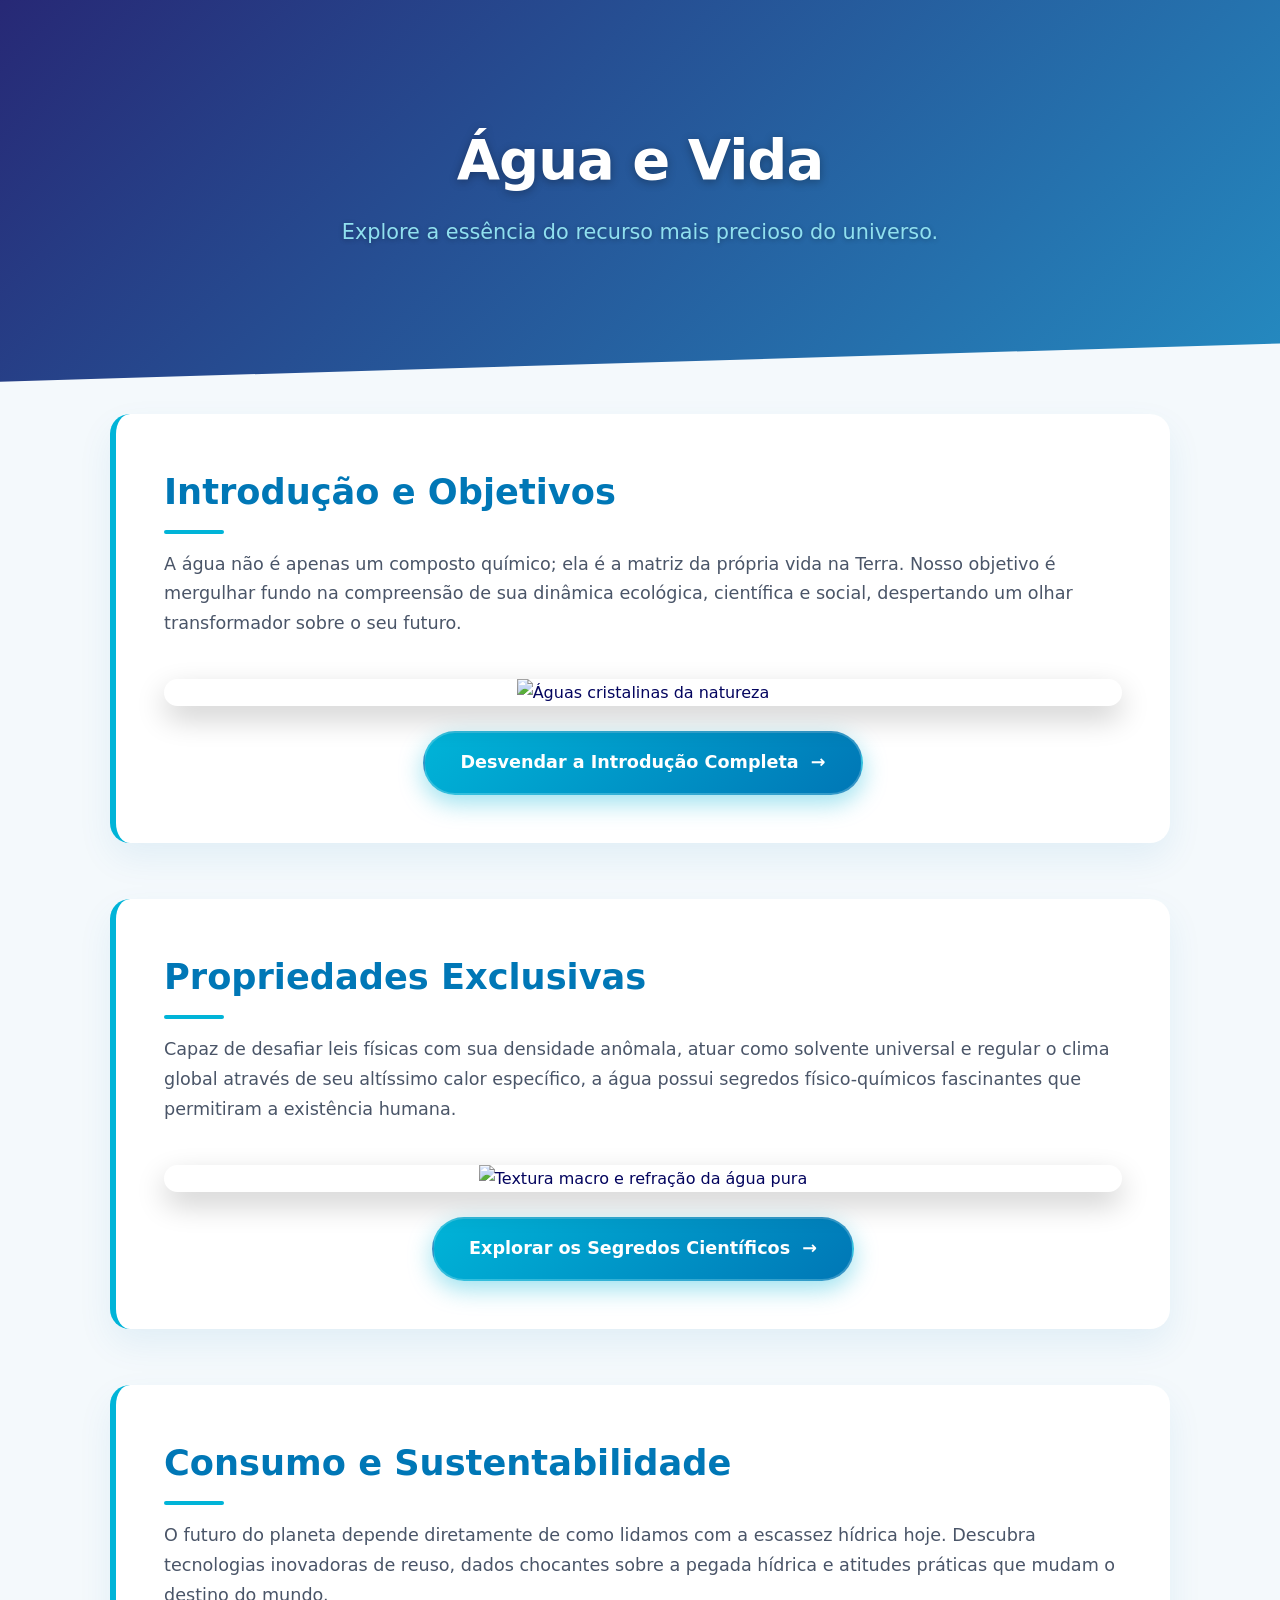
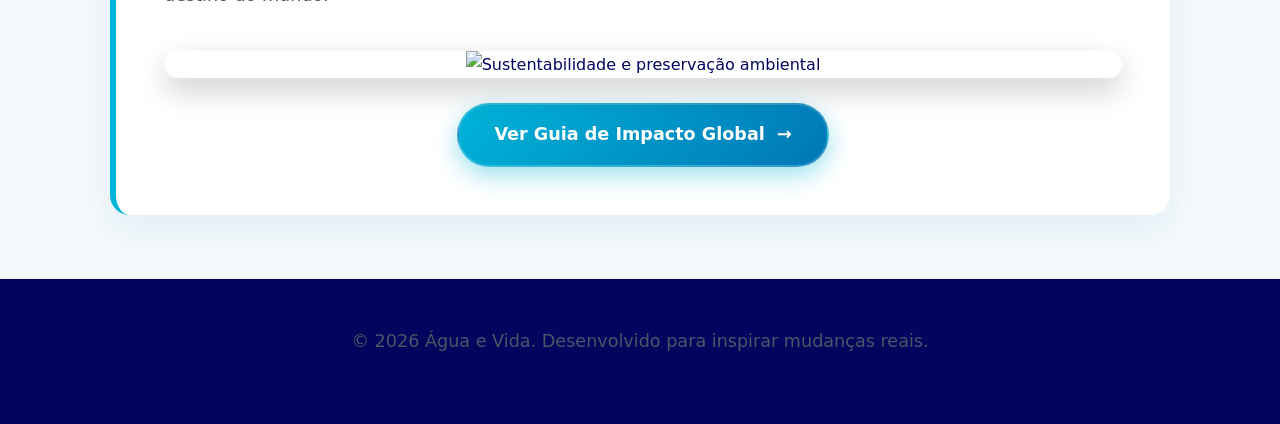
==== index.html @ 71e1d36a "14:02" ====
<!DOCTYPE html>
<html lang="pt-BR">
<head>
    <meta charset="UTF-8">
    <meta name="viewport" content="width=device-width, initial-scale=1.0">
    <title>Água e Vida: A Jornada Sustentável</title>
    <link rel="stylesheet" href="style.css">
</head>
<body>

    <header>
        <h1>Água e Vida</h1>
        <p>Explore a essência do recurso mais precioso do universo.</p>
    </header>

    <div class="container">

        <!-- INTRODUÇÃO E OBJETIVOS -->
        <section>
            <h2>Introdução e Objetivos</h2>
            <p>A água não é apenas um composto químico; ela é a matriz da própria vida na Terra. Nosso objetivo é mergulhar fundo na compreensão de sua dinâmica ecológica, científica e social, despertando um olhar transformador sobre o seu futuro.</p>
            
            <div class="visual-container">
                <div class="image-card">
                    <!-- Imagem impressionante de reflexo em águas cristalinas (Bora Bora / Cenote) -->
                    <img src="https://images.unsplash.com/photo-1437651061819-d9f4544d57c6?w=1400" alt="Águas cristalinas da natureza">
                </div>
                <a href="introducao-completa.html" class="explore-btn">
                    Desvendar a Introdução Completa <span>&rarr;</span>
                </a>
            </div>
        </section>

        <!-- PROPRIEDADES -->
        <section>
            <h2>Propriedades Exclusivas</h2>
            <p>Capaz de desafiar leis físicas com sua densidade anômala, atuar como solvente universal e regular o clima global através de seu altíssimo calor específico, a água possui segredos físico-químicos fascinantes que permitiram a existência humana.</p>
            
            <div class="visual-container">
                <div class="image-card">
                    <!-- Imagem macro artística e detalhada de textura/movimento da água pura -->
                    <img src="https://images.unsplash.com/photo-1518837695005-2083093ee35b?w=1400" alt="Textura macro e refração da água pura">
                </div>
                <a href="propriedades-cientificas.html" class="explore-btn">
                    Explorar os Segredos Científicos <span>&rarr;</span>
                </a>
            </div>
        </section>

        <!-- CONSUMO E SUSTENTABILIDADE -->
        <section>
            <h2>Consumo e Sustentabilidade</h2>
            <p>O futuro do planeta depende diretamente de como lidamos com a escassez hídrica hoje. Descubra tecnologias inovadoras de reuso, dados chocantes sobre a pegada hídrica e atitudes práticas que mudam o destino do mundo.</p>
            
            <div class="visual-container">
                <div class="image-card">
                    <!-- Imagem conceitual inspiradora de sustentabilidade (mão protegendo broto de planta com orvalho) -->
                    <img src="https://images.unsplash.com/photo-1542601906990-b4d3fb778b09?w=1400" alt="Sustentabilidade e preservação ambiental">
                </div>
                <a href="sustentabilidade-futuro.html" class="explore-btn">
                    Ver Guia de Impacto Global <span>&rarr;</span>
                </a>
            </div>
        </section>

    </div>

    <footer>
        <p>&copy; 2026 Água e Vida. Desenvolvido para inspirar mudanças reais.</p>
    </footer>

</body>
</html>
---- style.css ----
:root {
    --primary: #0077b6;
    --secondary: #00b4d8;
    --accent: #90e0ef;
    --dark: #03045e;
    --light: #f4f9fc;
    --white: #ffffff;
}

* {
    margin: 0;
    padding: 0;
    box-sizing: border-box;
    font-family: 'Segoe UI', system-ui, -apple-system, sans-serif;
}

body {
    background-color: var(--light);
    color: var(--dark);
    line-height: 1.7;
}

/* HEADER COM VISUAL CINEMATOGRÁFICO */
header {
    background: linear-gradient(135deg, rgba(3, 4, 94, 0.85), rgba(0, 119, 182, 0.85)), 
                url('https://images.unsplash.com/photo-1507525428034-b723cf961d3e?w=1600') no-repeat center center/cover;
    color: var(--white);
    text-align: center;
    padding: 7rem 2rem;
    clip-path: polygon(0 0, 100% 0, 100% 90%, 0 100%);
    margin-bottom: 2rem;
}

header h1 {
    font-size: 3.5rem;
    margin-bottom: 0.5rem;
    letter-spacing: -1px;
    text-shadow: 0 2px 10px rgba(0,0,0,0.3);
}

header p {
    font-size: 1.3rem;
    color: var(--accent);
    font-weight: 300;
    text-shadow: 0 1px 5px rgba(0,0,0,0.3);
}

.container {
    max-width: 1100px;
    margin: 0 auto;
    padding: 0 20px;
}

section {
    background: var(--white);
    margin-bottom: 3.5rem;
    padding: 3rem;
    border-radius: 20px;
    box-shadow: 0 15px 35px rgba(0, 119, 182, 0.08);
    transition: transform 0.3s ease;
    border-left: 6px solid var(--secondary);
}

section:hover {
    transform: translateY(-5px);
}

h2 {
    color: var(--primary);
    font-size: 2.2rem;
    margin-bottom: 1rem;
}

h2::after {
    content: '';
    display: block;
    width: 60px;
    height: 4px;
    background: var(--secondary);
    margin-top: 8px;
    border-radius: 2px;
}

p {
    margin-bottom: 1.2rem;
    color: #4a5568;
    font-size: 1.1rem;
}

/* CONTAINER DA IMAGEM EXTRAORDINÁRIA */
.visual-container {
    margin-top: 2.5rem;
    text-align: center;
}

.image-card {
    position: relative;
    border-radius: 16px;
    overflow: hidden;
    box-shadow: 0 12px 30px rgba(0, 0, 0, 0.2);
    max-height: 420px;
}

.image-card img {
    width: 100%;
    height: 400px;
    object-fit: cover;
    transition: transform 0.6s cubic-bezier(0.25, 1, 0.5, 1);
}

.image-card:hover img {
    transform: scale(1.06);
}

/* BOTÃO MAGNÉTICO E ANIMADO */
.explore-btn {
    display: inline-flex;
    align-items: center;
    gap: 12px;
    margin-top: 25px;
    padding: 15px 35px;
    background: linear-gradient(135deg, var(--secondary), var(--primary));
    color: var(--white);
    text-decoration: none;
    border-radius: 50px;
    font-weight: 700;
    font-size: 1.1rem;
    box-shadow: 0 8px 25px rgba(0, 180, 216, 0.4);
    transition: all 0.4s ease;
    border: 2px solid rgba(255, 255, 255, 0.2);
}

.explore-btn span {
    transition: transform 0.3s ease;
}

.explore-btn:hover {
    background: linear-gradient(135deg, var(--primary), var(--dark));
    box-shadow: 0 12px 30px rgba(0, 119, 182, 0.6);
    transform: scale(1.05);
}

.explore-btn:hover span {
    transform: translateX(8px);
}

footer {
    text-align: center;
    padding: 3rem;
    background-color: var(--dark);
    color: var(--white);
    margin-top: 4rem;
}
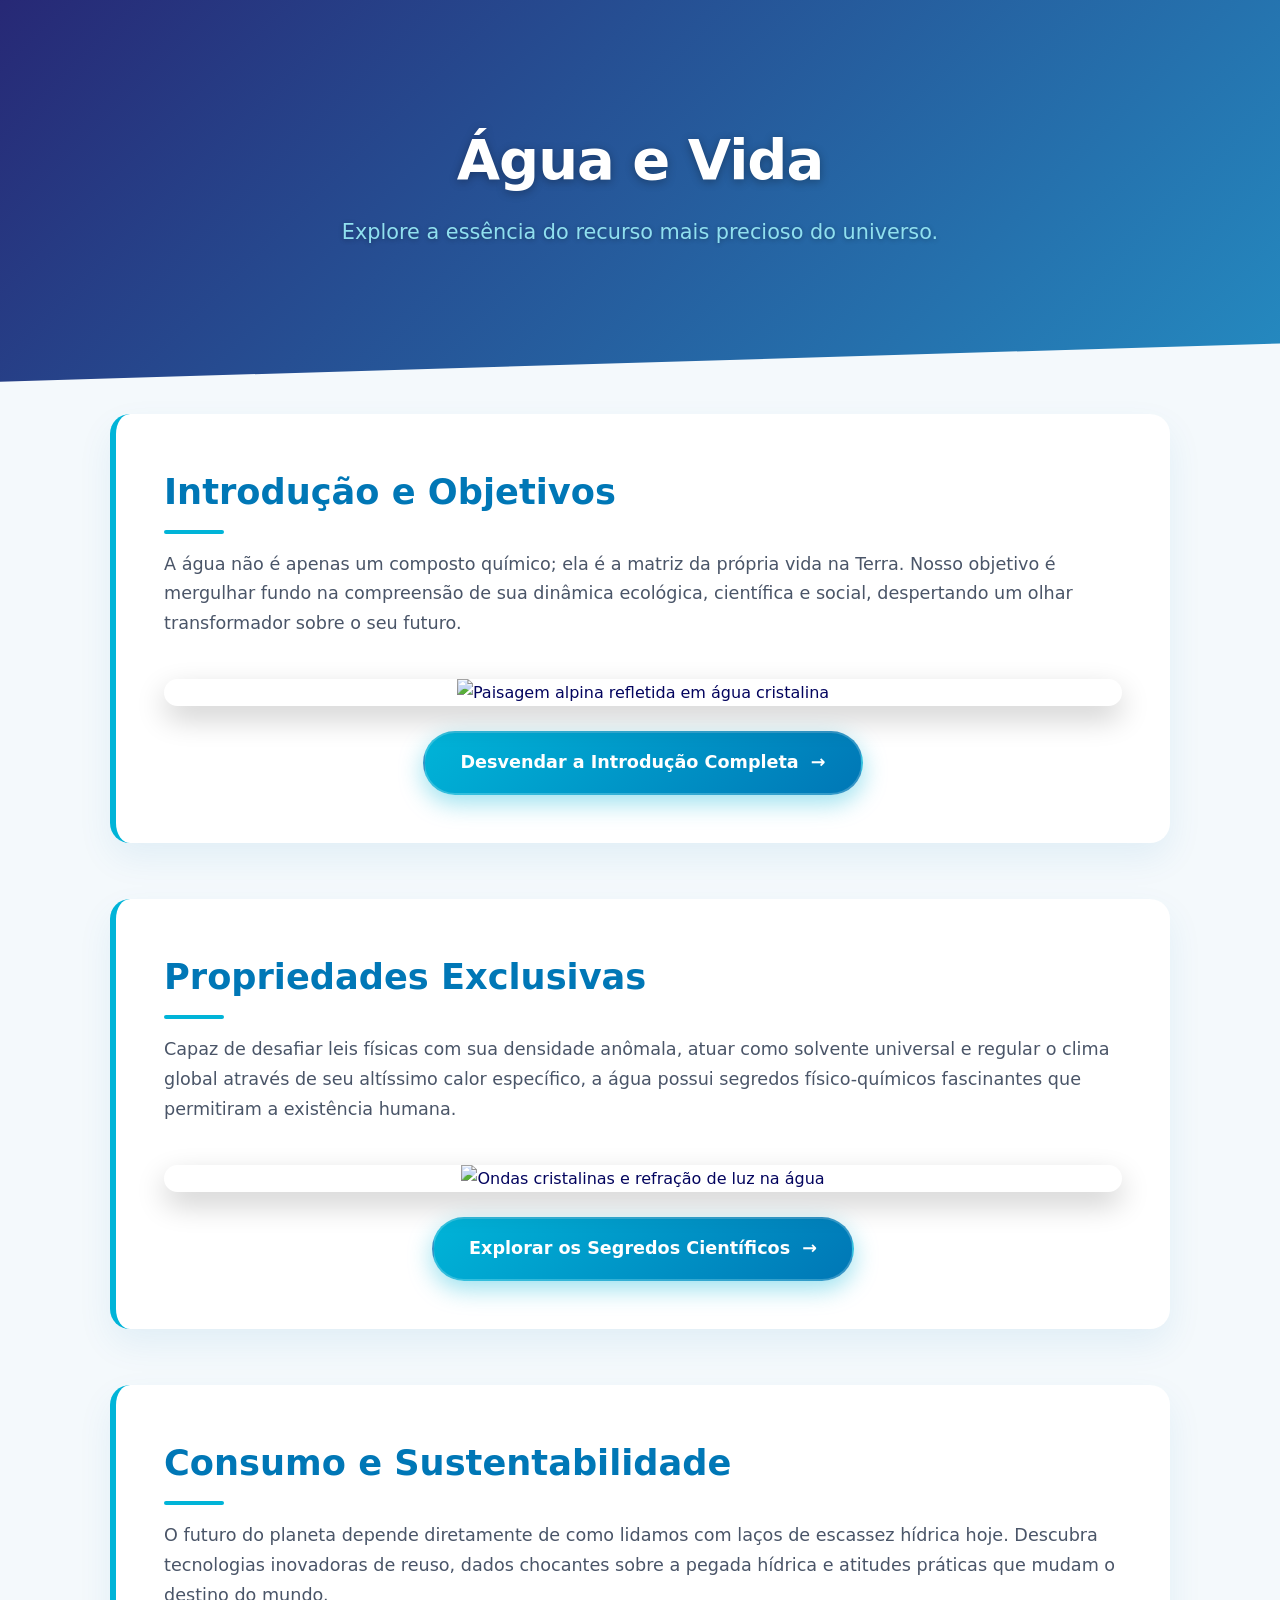
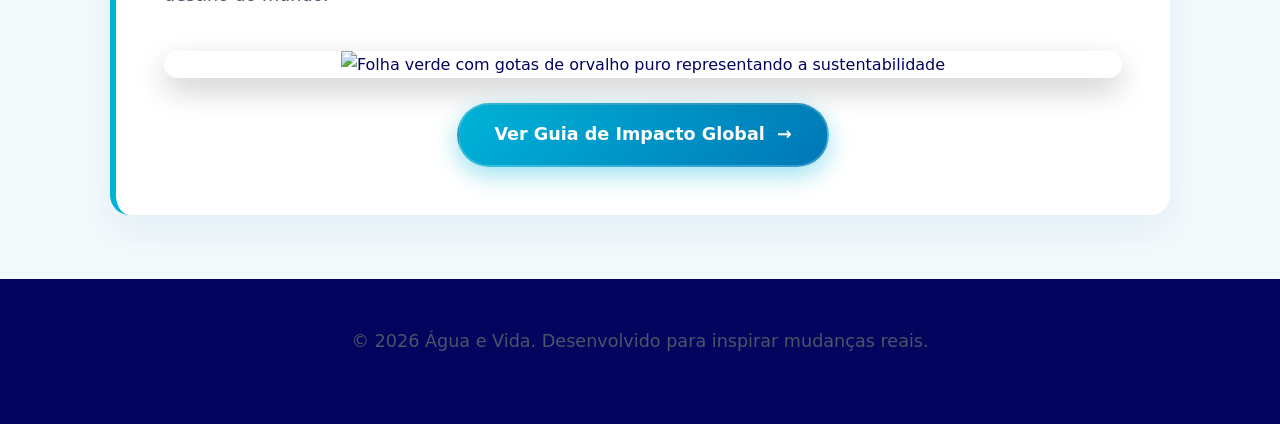
==== commit dc34b32e: "14:05" ====
--- a/index.html
+++ b/index.html
@@ -22,9 +22,10 @@
             
             <div class="visual-container">
                 <div class="image-card">
-                    <!-- Imagem impressionante de reflexo em águas cristalinas (Bora Bora / Cenote) -->
-                    <img src="https://images.unsplash.com/photo-1437651061819-d9f4544d57c6?w=1400" alt="Águas cristalinas da natureza">
+                    <!-- Imagem extraordinária: Reflexo cristalino de montanhas em um lago de águas puras -->
+                    <img src="https://images.unsplash.com/photo-1464822759023-fed622ff2c3b?w=1200&q=80" alt="Paisagem alpina refletida em água cristalina">
                 </div>
+                <!-- Botão Extraordinário -->
                 <a href="introducao-completa.html" class="explore-btn">
                     Desvendar a Introdução Completa <span>&rarr;</span>
                 </a>
@@ -38,9 +39,10 @@
             
             <div class="visual-container">
                 <div class="image-card">
-                    <!-- Imagem macro artística e detalhada de textura/movimento da água pura -->
-                    <img src="https://images.unsplash.com/photo-1518837695005-2083093ee35b?w=1400" alt="Textura macro e refração da água pura">
+                    <!-- Imagem extraordinária: Macro detalhado de ondas e refração de luz subaquática -->
+                    <img src="https://images.unsplash.com/photo-1507525428034-b723cf961d3e?w=1200&q=80" alt="Ondas cristalinas e refração de luz na água">
                 </div>
+                <!-- Botão Extraordinário -->
                 <a href="propriedades-cientificas.html" class="explore-btn">
                     Explorar os Segredos Científicos <span>&rarr;</span>
                 </a>
@@ -50,13 +52,14 @@
         <!-- CONSUMO E SUSTENTABILIDADE -->
         <section>
             <h2>Consumo e Sustentabilidade</h2>
-            <p>O futuro do planeta depende diretamente de como lidamos com a escassez hídrica hoje. Descubra tecnologias inovadoras de reuso, dados chocantes sobre a pegada hídrica e atitudes práticas que mudam o destino do mundo.</p>
+            <p>O futuro do planeta depende diretamente de como lidamos com laços de escassez hídrica hoje. Descubra tecnologias inovadoras de reuso, dados chocantes sobre a pegada hídrica e atitudes práticas que mudam o destino do mundo.</p>
             
             <div class="visual-container">
                 <div class="image-card">
-                    <!-- Imagem conceitual inspiradora de sustentabilidade (mão protegendo broto de planta com orvalho) -->
-                    <img src="https://images.unsplash.com/photo-1542601906990-b4d3fb778b09?w=1400" alt="Sustentabilidade e preservação ambiental">
+                    <!-- Imagem extraordinária: Conceito de sustentabilidade com verde exuberante e gotas de orvalho reluzentes -->
+                    <img src="https://images.unsplash.com/photo-1518531933037-91b2f5f229cc?w=1200&q=80" alt="Folha verde com gotas de orvalho puro representando a sustentabilidade">
                 </div>
+                <!-- Botão Extraordinário -->
                 <a href="sustentabilidade-futuro.html" class="explore-btn">
                     Ver Guia de Impacto Global <span>&rarr;</span>
                 </a>
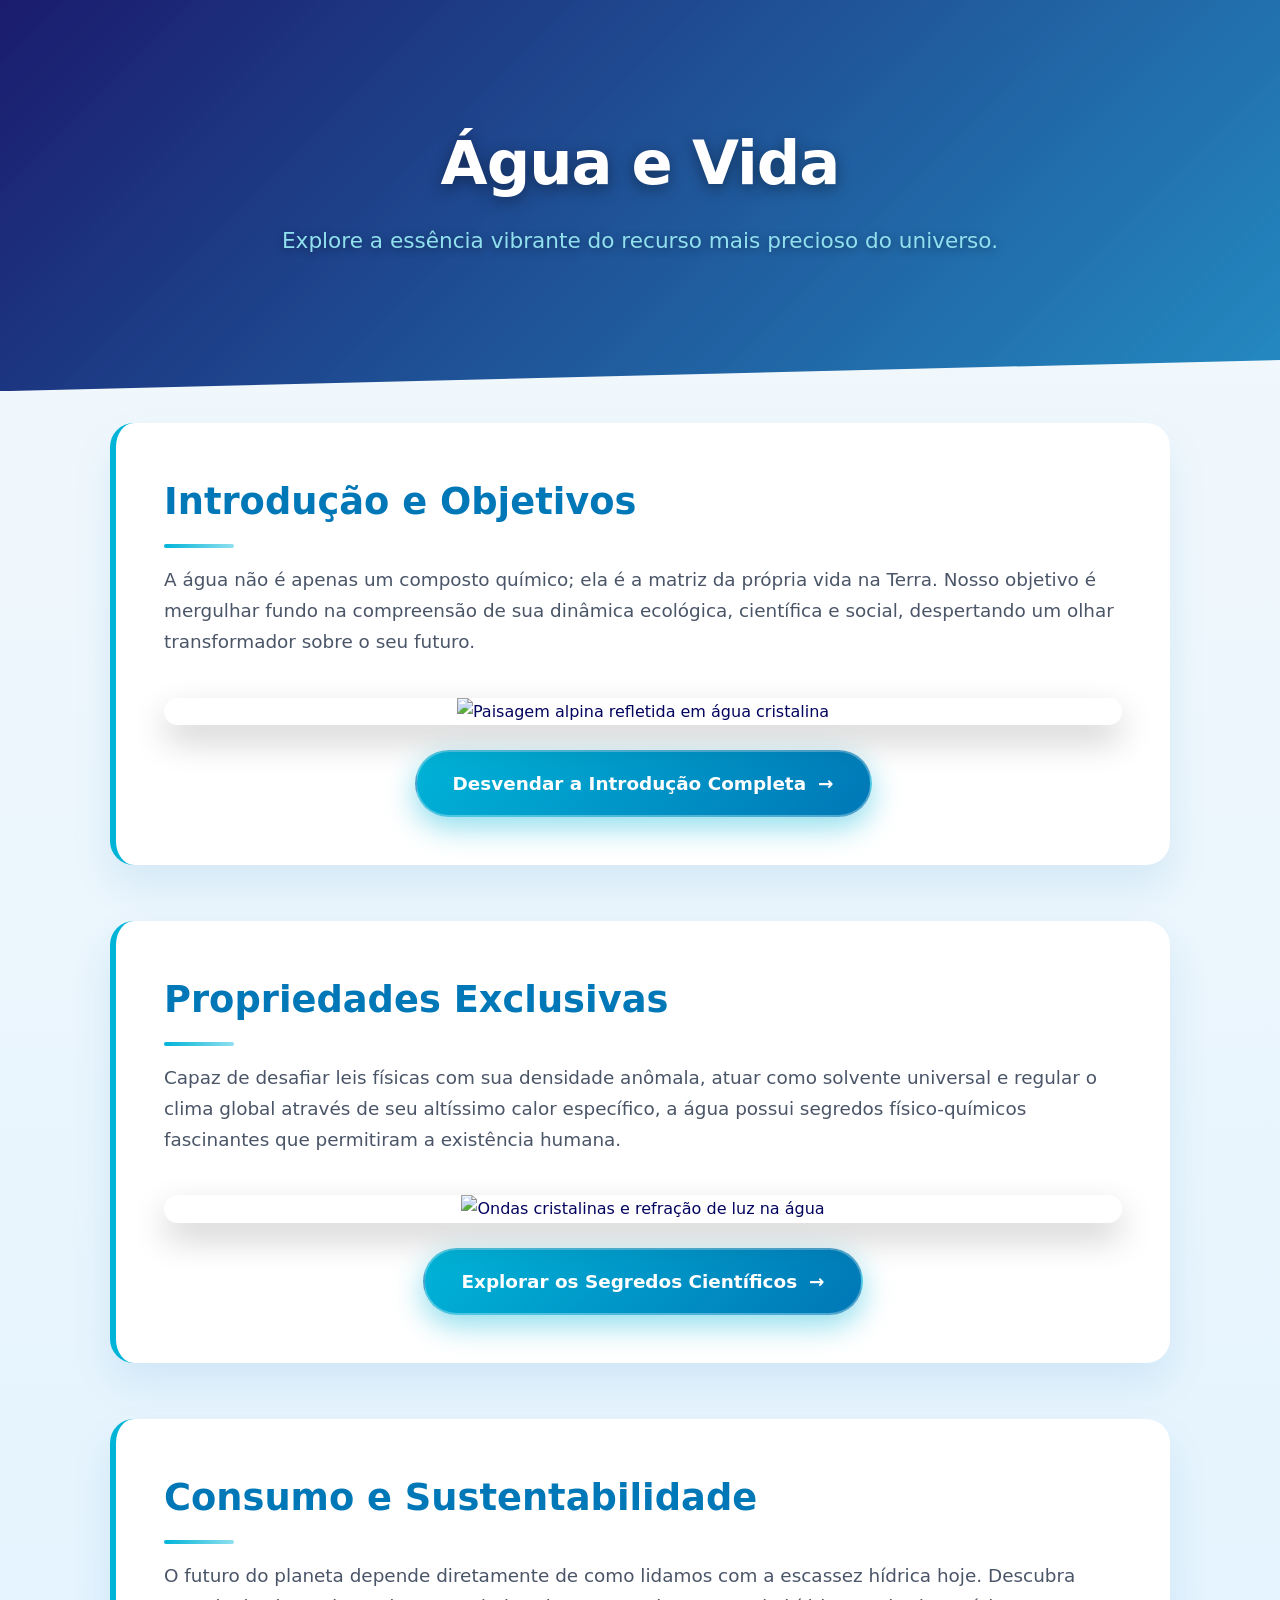
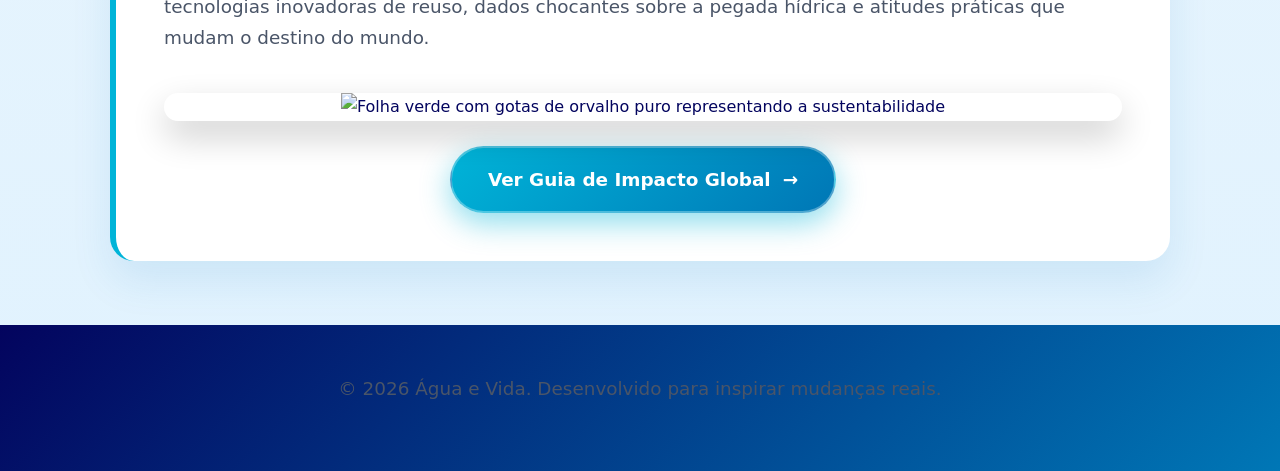
==== commit c9b9e022: "14:08" ====
--- a/index.html
+++ b/index.html
@@ -10,7 +10,7 @@
 
     <header>
         <h1>Água e Vida</h1>
-        <p>Explore a essência do recurso mais precioso do universo.</p>
+        <p>Explore a essência vibrante do recurso mais precioso do universo.</p>
     </header>
 
     <div class="container">
@@ -22,10 +22,9 @@
             
             <div class="visual-container">
                 <div class="image-card">
-                    <!-- Imagem extraordinária: Reflexo cristalino de montanhas em um lago de águas puras -->
                     <img src="https://images.unsplash.com/photo-1464822759023-fed622ff2c3b?w=1200&q=80" alt="Paisagem alpina refletida em água cristalina">
                 </div>
-                <!-- Botão Extraordinário -->
+                <!-- Botão com pulso de vida -->
                 <a href="introducao-completa.html" class="explore-btn">
                     Desvendar a Introdução Completa <span>&rarr;</span>
                 </a>
@@ -39,10 +38,9 @@
             
             <div class="visual-container">
                 <div class="image-card">
-                    <!-- Imagem extraordinária: Macro detalhado de ondas e refração de luz subaquática -->
                     <img src="https://images.unsplash.com/photo-1507525428034-b723cf961d3e?w=1200&q=80" alt="Ondas cristalinas e refração de luz na água">
                 </div>
-                <!-- Botão Extraordinário -->
+                <!-- Botão com pulso de vida -->
                 <a href="propriedades-cientificas.html" class="explore-btn">
                     Explorar os Segredos Científicos <span>&rarr;</span>
                 </a>
@@ -52,14 +50,13 @@
         <!-- CONSUMO E SUSTENTABILIDADE -->
         <section>
             <h2>Consumo e Sustentabilidade</h2>
-            <p>O futuro do planeta depende diretamente de como lidamos com laços de escassez hídrica hoje. Descubra tecnologias inovadoras de reuso, dados chocantes sobre a pegada hídrica e atitudes práticas que mudam o destino do mundo.</p>
+            <p>O futuro do planeta depende diretamente de como lidamos com a escassez hídrica hoje. Descubra tecnologias inovadoras de reuso, dados chocantes sobre a pegada hídrica e atitudes práticas que mudam o destino do mundo.</p>
             
             <div class="visual-container">
                 <div class="image-card">
-                    <!-- Imagem extraordinária: Conceito de sustentabilidade com verde exuberante e gotas de orvalho reluzentes -->
                     <img src="https://images.unsplash.com/photo-1518531933037-91b2f5f229cc?w=1200&q=80" alt="Folha verde com gotas de orvalho puro representando a sustentabilidade">
                 </div>
-                <!-- Botão Extraordinário -->
+                <!-- Botão com pulso de vida -->
                 <a href="sustentabilidade-futuro.html" class="explore-btn">
                     Ver Guia de Impacto Global <span>&rarr;</span>
                 </a>
--- a/style.css
+++ b/style.css
@@ -15,34 +15,36 @@
 }
 
 body {
-    background-color: var(--light);
+    background: linear-gradient(180deg, var(--light) 0%, #e0f2fe 100%);
     color: var(--dark);
     line-height: 1.7;
+    overflow-x: hidden;
 }
 
-/* HEADER COM VISUAL CINEMATOGRÁFICO */
+/* HEADER COM ANIMAÇÃO DE ENTRADA */
 header {
-    background: linear-gradient(135deg, rgba(3, 4, 94, 0.85), rgba(0, 119, 182, 0.85)), 
+    background: linear-gradient(135deg, rgba(3, 4, 94, 0.9), rgba(0, 119, 182, 0.85)), 
                 url('https://images.unsplash.com/photo-1507525428034-b723cf961d3e?w=1600') no-repeat center center/cover;
     color: var(--white);
     text-align: center;
     padding: 7rem 2rem;
-    clip-path: polygon(0 0, 100% 0, 100% 90%, 0 100%);
+    clip-path: polygon(0 0, 100% 0, 100% 92%, 0 100%);
     margin-bottom: 2rem;
+    animation: fadeInDown 1.2s ease-out;
 }
 
 header h1 {
-    font-size: 3.5rem;
+    font-size: 3.8rem;
     margin-bottom: 0.5rem;
     letter-spacing: -1px;
-    text-shadow: 0 2px 10px rgba(0,0,0,0.3);
+    text-shadow: 0 4px 15px rgba(0,0,0,0.4);
 }
 
 header p {
-    font-size: 1.3rem;
+    font-size: 1.35rem;
     color: var(--accent);
     font-weight: 300;
-    text-shadow: 0 1px 5px rgba(0,0,0,0.3);
+    text-shadow: 0 2px 8px rgba(0,0,0,0.4);
 }
 
 .container {
@@ -51,43 +53,46 @@
     padding: 0 20px;
 }
 
+/* SEÇÕES COM ANIMAÇÃO E VIDA */
 section {
     background: var(--white);
     margin-bottom: 3.5rem;
     padding: 3rem;
-    border-radius: 20px;
-    box-shadow: 0 15px 35px rgba(0, 119, 182, 0.08);
-    transition: transform 0.3s ease;
+    border-radius: 24px;
+    box-shadow: 0 20px 40px rgba(0, 119, 182, 0.1);
+    transition: all 0.4s cubic-bezier(0.165, 0.84, 0.44, 1);
     border-left: 6px solid var(--secondary);
+    animation: fadeInUp 1s ease-out;
 }
 
 section:hover {
-    transform: translateY(-5px);
+    transform: translateY(-8px);
+    box-shadow: 0 30px 60px rgba(0, 119, 182, 0.18);
 }
 
 h2 {
     color: var(--primary);
-    font-size: 2.2rem;
+    font-size: 2.3rem;
     margin-bottom: 1rem;
 }
 
 h2::after {
     content: '';
     display: block;
-    width: 60px;
+    width: 70px;
     height: 4px;
-    background: var(--secondary);
-    margin-top: 8px;
+    background: linear-gradient(90deg, var(--secondary), var(--accent));
+    margin-top: 10px;
     border-radius: 2px;
 }
 
 p {
     margin-bottom: 1.2rem;
     color: #4a5568;
-    font-size: 1.1rem;
+    font-size: 1.15rem;
 }
 
-/* CONTAINER DA IMAGEM EXTRAORDINÁRIA */
+/* CONTAINER DA IMAGEM VIVA */
 .visual-container {
     margin-top: 2.5rem;
     text-align: center;
@@ -95,9 +100,9 @@
 
 .image-card {
     position: relative;
-    border-radius: 16px;
+    border-radius: 18px;
     overflow: hidden;
-    box-shadow: 0 12px 30px rgba(0, 0, 0, 0.2);
+    box-shadow: 0 15px 35px rgba(0, 0, 0, 0.2);
     max-height: 420px;
 }
 
@@ -105,29 +110,30 @@
     width: 100%;
     height: 400px;
     object-fit: cover;
-    transition: transform 0.6s cubic-bezier(0.25, 1, 0.5, 1);
+    transition: transform 0.7s cubic-bezier(0.25, 1, 0.5, 1);
 }
 
 .image-card:hover img {
-    transform: scale(1.06);
+    transform: scale(1.08);
 }
 
-/* BOTÃO MAGNÉTICO E ANIMADO */
+/* BOTÃO MAGNÉTICO PULSANTE */
 .explore-btn {
     display: inline-flex;
     align-items: center;
     gap: 12px;
     margin-top: 25px;
-    padding: 15px 35px;
+    padding: 16px 36px;
     background: linear-gradient(135deg, var(--secondary), var(--primary));
     color: var(--white);
     text-decoration: none;
     border-radius: 50px;
     font-weight: 700;
-    font-size: 1.1rem;
-    box-shadow: 0 8px 25px rgba(0, 180, 216, 0.4);
+    font-size: 1.15rem;
+    box-shadow: 0 10px 30px rgba(0, 180, 216, 0.45);
     transition: all 0.4s ease;
-    border: 2px solid rgba(255, 255, 255, 0.2);
+    border: 2px solid rgba(255, 255, 255, 0.3);
+    animation: pulseGlow 2.5s infinite;
 }
 
 .explore-btn span {
@@ -136,18 +142,35 @@
 
 .explore-btn:hover {
     background: linear-gradient(135deg, var(--primary), var(--dark));
-    box-shadow: 0 12px 30px rgba(0, 119, 182, 0.6);
-    transform: scale(1.05);
+    box-shadow: 0 15px 35px rgba(0, 119, 182, 0.7);
+    transform: scale(1.06);
 }
 
 .explore-btn:hover span {
-    transform: translateX(8px);
+    transform: translateX(10px);
 }
 
 footer {
     text-align: center;
     padding: 3rem;
-    background-color: var(--dark);
+    background: linear-gradient(135deg, var(--dark), var(--primary));
     color: var(--white);
     margin-top: 4rem;
+}
+
+/* ANIMAÇÕES PERSONALIZADAS */
+@keyframes fadeInDown {
+    from { opacity: 0; transform: translateY(-30px); }
+    to { opacity: 1; transform: translateY(0); }
+}
+
+@keyframes fadeInUp {
+    from { opacity: 0; transform: translateY(30px); }
+    to { opacity: 1; transform: translateY(0); }
+}
+
+@keyframes pulseGlow {
+    0% { box-shadow: 0 0 0 0 rgba(0, 180, 216, 0.4); }
+    70% { box-shadow: 0 0 0 15px rgba(0, 180, 216, 0); }
+    100% { box-shadow: 0 0 0 0 rgba(0, 180, 216, 0); }
 }
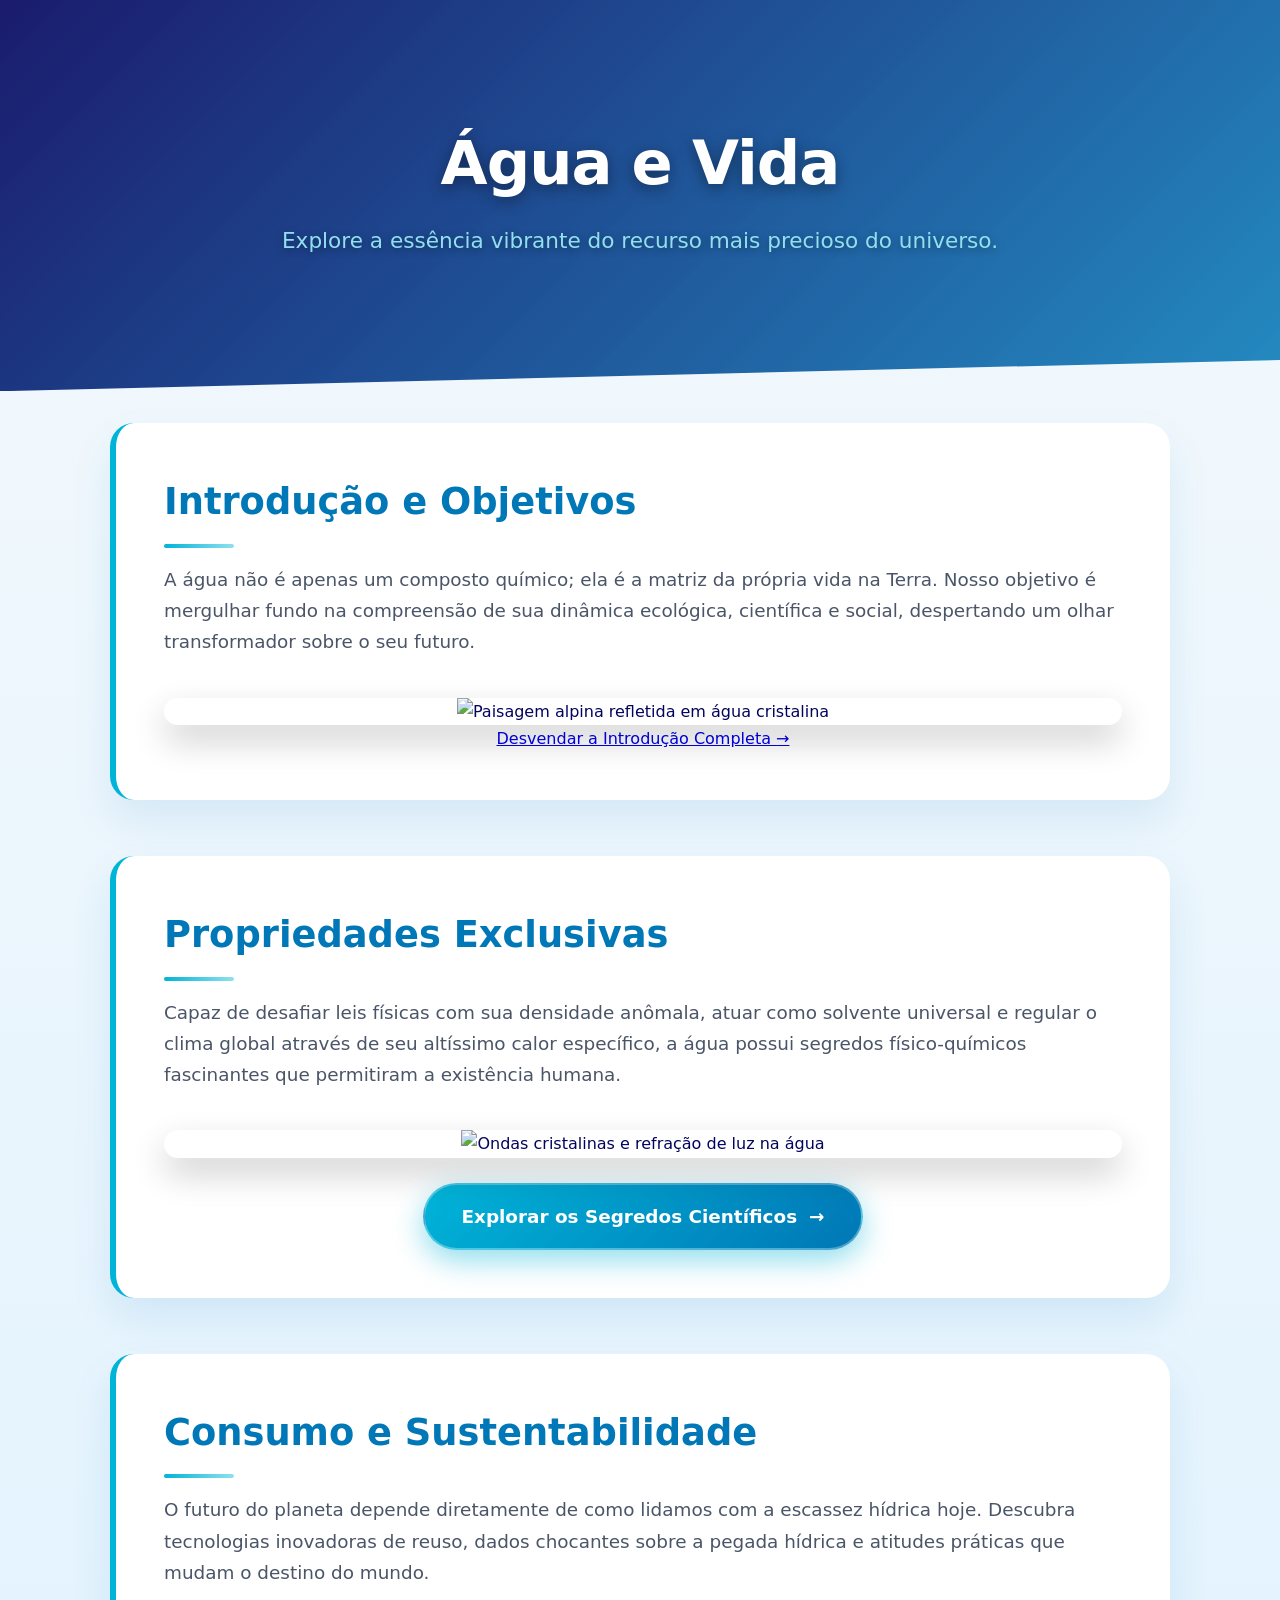
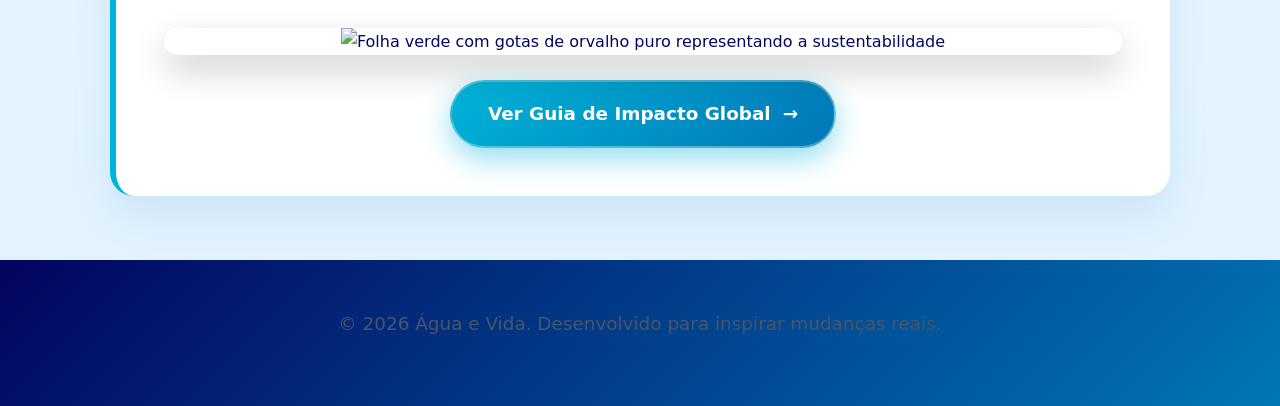
==== commit 01241e5a: "ok" ====
--- a/index.html
+++ b/index.html
@@ -25,7 +25,7 @@
                     <img src="https://images.unsplash.com/photo-1464822759023-fed622ff2c3b?w=1200&q=80" alt="Paisagem alpina refletida em água cristalina">
                 </div>
                 <!-- Botão com pulso de vida -->
-                <a href="introducao-completa.html" class="explore-btn">
+                <a href="desvendar introdução">
                     Desvendar a Introdução Completa <span>&rarr;</span>
                 </a>
             </div>
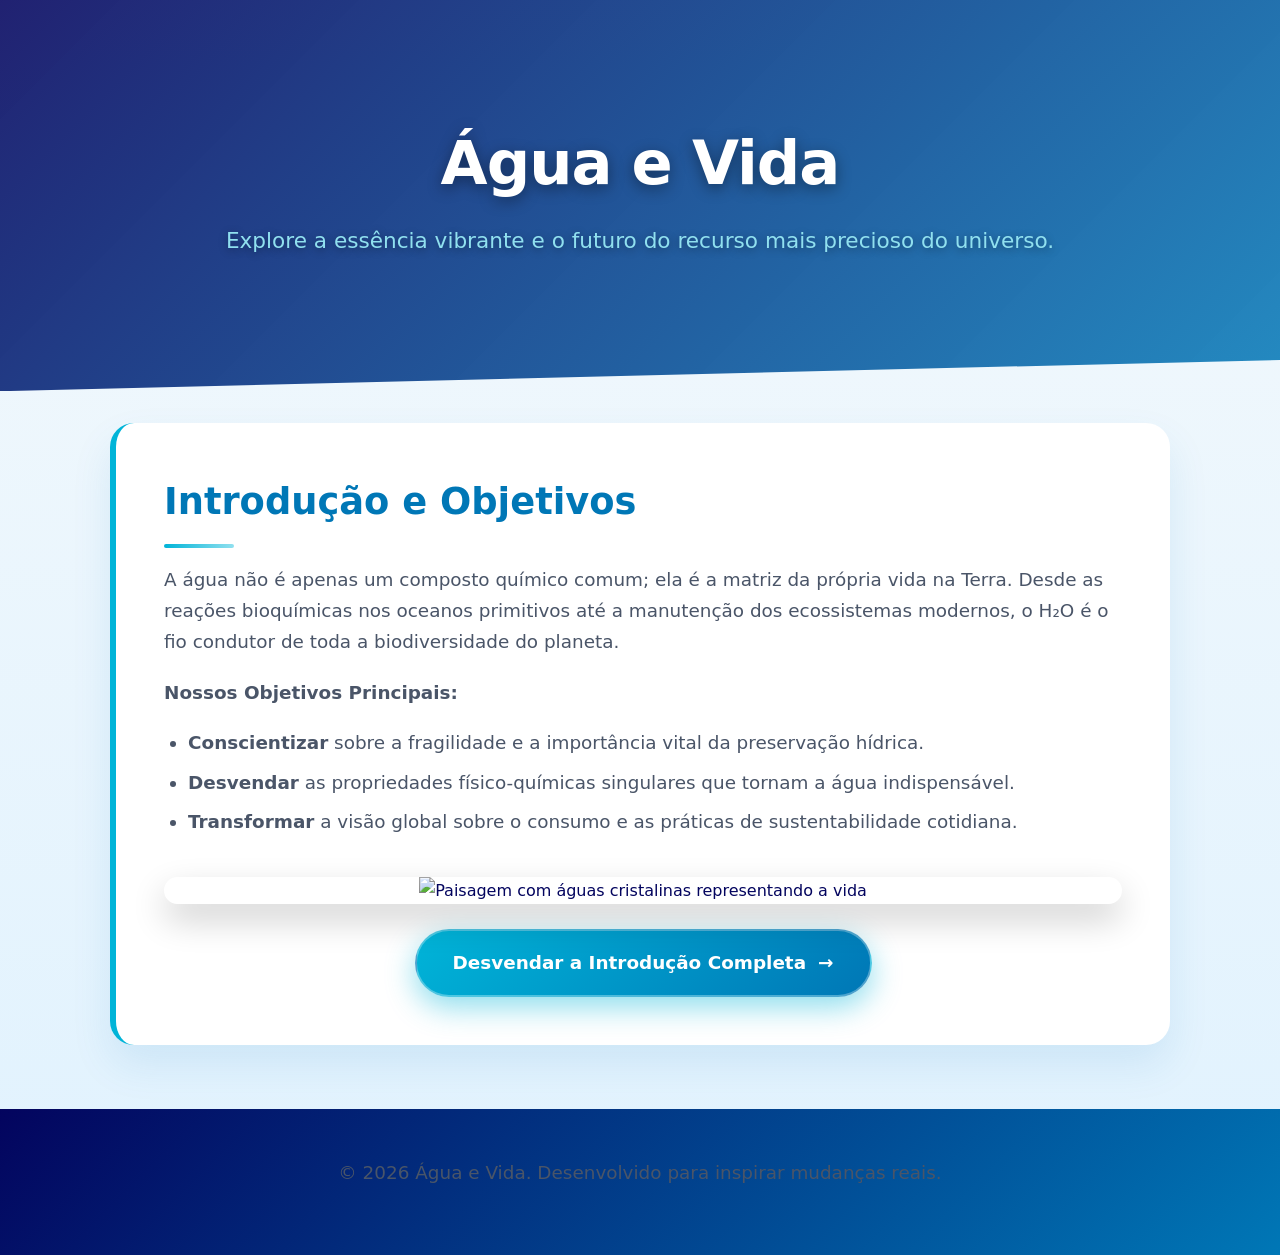
==== commit 02177027: "ok" ====
--- a/index.html
+++ b/index.html
@@ -3,14 +3,14 @@
 <head>
     <meta charset="UTF-8">
     <meta name="viewport" content="width=device-width, initial-scale=1.0">
-    <title>Água e Vida: A Jornada Sustentável</title>
+    <title>Água e Vida: Introdução e Objetivos</title>
     <link rel="stylesheet" href="style.css">
 </head>
 <body>
 
     <header>
         <h1>Água e Vida</h1>
-        <p>Explore a essência vibrante do recurso mais precioso do universo.</p>
+        <p>Explore a essência vibrante e o futuro do recurso mais precioso do universo.</p>
     </header>
 
     <div class="container">
@@ -18,47 +18,24 @@
         <!-- INTRODUÇÃO E OBJETIVOS -->
         <section>
             <h2>Introdução e Objetivos</h2>
-            <p>A água não é apenas um composto químico; ela é a matriz da própria vida na Terra. Nosso objetivo é mergulhar fundo na compreensão de sua dinâmica ecológica, científica e social, despertando um olhar transformador sobre o seu futuro.</p>
+            <p>A água não é apenas um composto químico comum; ela é a matriz da própria vida na Terra. Desde as reações bioquímicas nos oceanos primitivos até a manutenção dos ecossistemas modernos, o H₂O é o fio condutor de toda a biodiversidade do planeta.</p>
+            
+            <p><strong>Nossos Objetivos Principais:</strong></p>
+            <ul>
+                <li><strong>Conscientizar</strong> sobre a fragilidade e a importância vital da preservação hídrica.</li>
+                <li><strong>Desvendar</strong> as propriedades físico-químicas singulares que tornam a água indispensável.</li>
+                <li><strong>Transformar</strong> a visão global sobre o consumo e as práticas de sustentabilidade cotidiana.</li>
+            </ul>
             
             <div class="visual-container">
                 <div class="image-card">
-                    <img src="https://images.unsplash.com/photo-1464822759023-fed622ff2c3b?w=1200&q=80" alt="Paisagem alpina refletida em água cristalina">
+                    <!-- Imagem baseada no assunto: Água cristalina da natureza refletindo a vida -->
+                    <img src="https://images.unsplash.com/photo-1464822759023-fed622ff2c3b?w=1200&q=80" alt="Paisagem com águas cristalinas representando a vida">
                 </div>
-                <!-- Botão com pulso de vida -->
-                <a href="desvendar introdução">
+                
+                <!-- BOTÃO PRONTO PARA IR PARA OUTRA PÁGINA LOGO ABAIXO DA IMAGEM -->
+                <a href="introducao-completa.html" class="explore-btn">
                     Desvendar a Introdução Completa <span>&rarr;</span>
-                </a>
-            </div>
-        </section>
-
-        <!-- PROPRIEDADES -->
-        <section>
-            <h2>Propriedades Exclusivas</h2>
-            <p>Capaz de desafiar leis físicas com sua densidade anômala, atuar como solvente universal e regular o clima global através de seu altíssimo calor específico, a água possui segredos físico-químicos fascinantes que permitiram a existência humana.</p>
-            
-            <div class="visual-container">
-                <div class="image-card">
-                    <img src="https://images.unsplash.com/photo-1507525428034-b723cf961d3e?w=1200&q=80" alt="Ondas cristalinas e refração de luz na água">
-                </div>
-                <!-- Botão com pulso de vida -->
-                <a href="propriedades-cientificas.html" class="explore-btn">
-                    Explorar os Segredos Científicos <span>&rarr;</span>
-                </a>
-            </div>
-        </section>
-
-        <!-- CONSUMO E SUSTENTABILIDADE -->
-        <section>
-            <h2>Consumo e Sustentabilidade</h2>
-            <p>O futuro do planeta depende diretamente de como lidamos com a escassez hídrica hoje. Descubra tecnologias inovadoras de reuso, dados chocantes sobre a pegada hídrica e atitudes práticas que mudam o destino do mundo.</p>
-            
-            <div class="visual-container">
-                <div class="image-card">
-                    <img src="https://images.unsplash.com/photo-1518531933037-91b2f5f229cc?w=1200&q=80" alt="Folha verde com gotas de orvalho puro representando a sustentabilidade">
-                </div>
-                <!-- Botão com pulso de vida -->
-                <a href="sustentabilidade-futuro.html" class="explore-btn">
-                    Ver Guia de Impacto Global <span>&rarr;</span>
                 </a>
             </div>
         </section>
--- a/style.css
+++ b/style.css
@@ -23,7 +23,7 @@
 
 /* HEADER COM ANIMAÇÃO DE ENTRADA */
 header {
-    background: linear-gradient(135deg, rgba(3, 4, 94, 0.9), rgba(0, 119, 182, 0.85)), 
+    background: linear-gradient(135deg, rgba(3, 4, 94, 0.88), rgba(0, 119, 182, 0.85)), 
                 url('https://images.unsplash.com/photo-1507525428034-b723cf961d3e?w=1600') no-repeat center center/cover;
     color: var(--white);
     text-align: center;
@@ -86,10 +86,18 @@
     border-radius: 2px;
 }
 
-p {
+p, ul {
     margin-bottom: 1.2rem;
     color: #4a5568;
     font-size: 1.15rem;
+}
+
+ul {
+    margin-left: 1.5rem;
+}
+
+li {
+    margin-bottom: 0.5rem;
 }
 
 /* CONTAINER DA IMAGEM VIVA */
